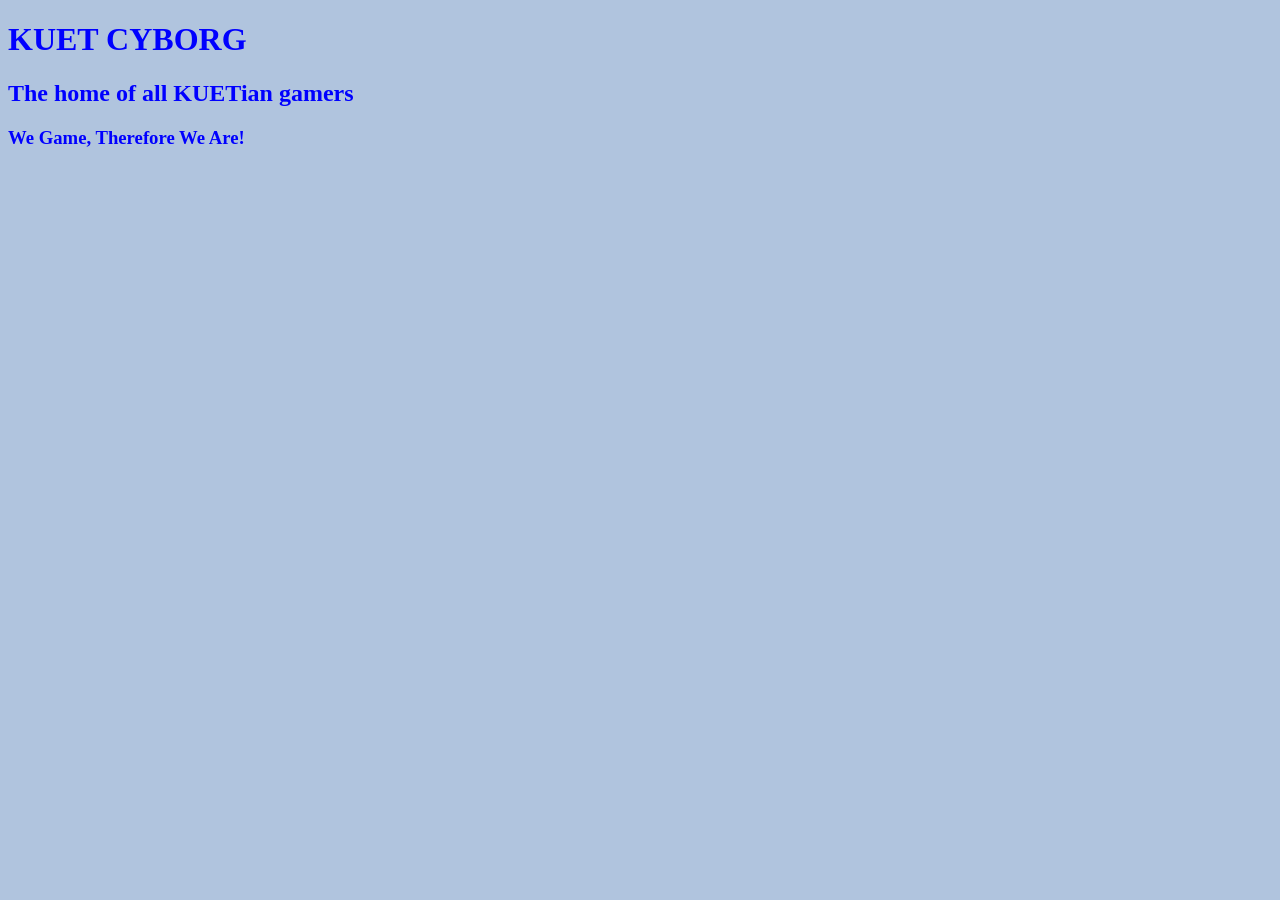
==== index.html @ cda3d185 "Initial commit" ====
<!doctype html>
<html lang="en">
  <head>
    <meta charset="UTF-8" />
    <meta name="viewport" content="width=device-width, initial-scale=1.0" />
    <link rel="stylesheet" href="style.css" />
    <title>Cyborg - Cyber Gaming Club of KUET</title>
  </head>
  <body>
    <h1>KUET CYBORG</h1>
    <h2>The home of all KUETian gamers</h2>
    <h3>We Game, Therefore We Are!</h3>
  </body>
</html>
---- style.css ----
body {
  background-color: lightsteelblue;
  color: blue;
}
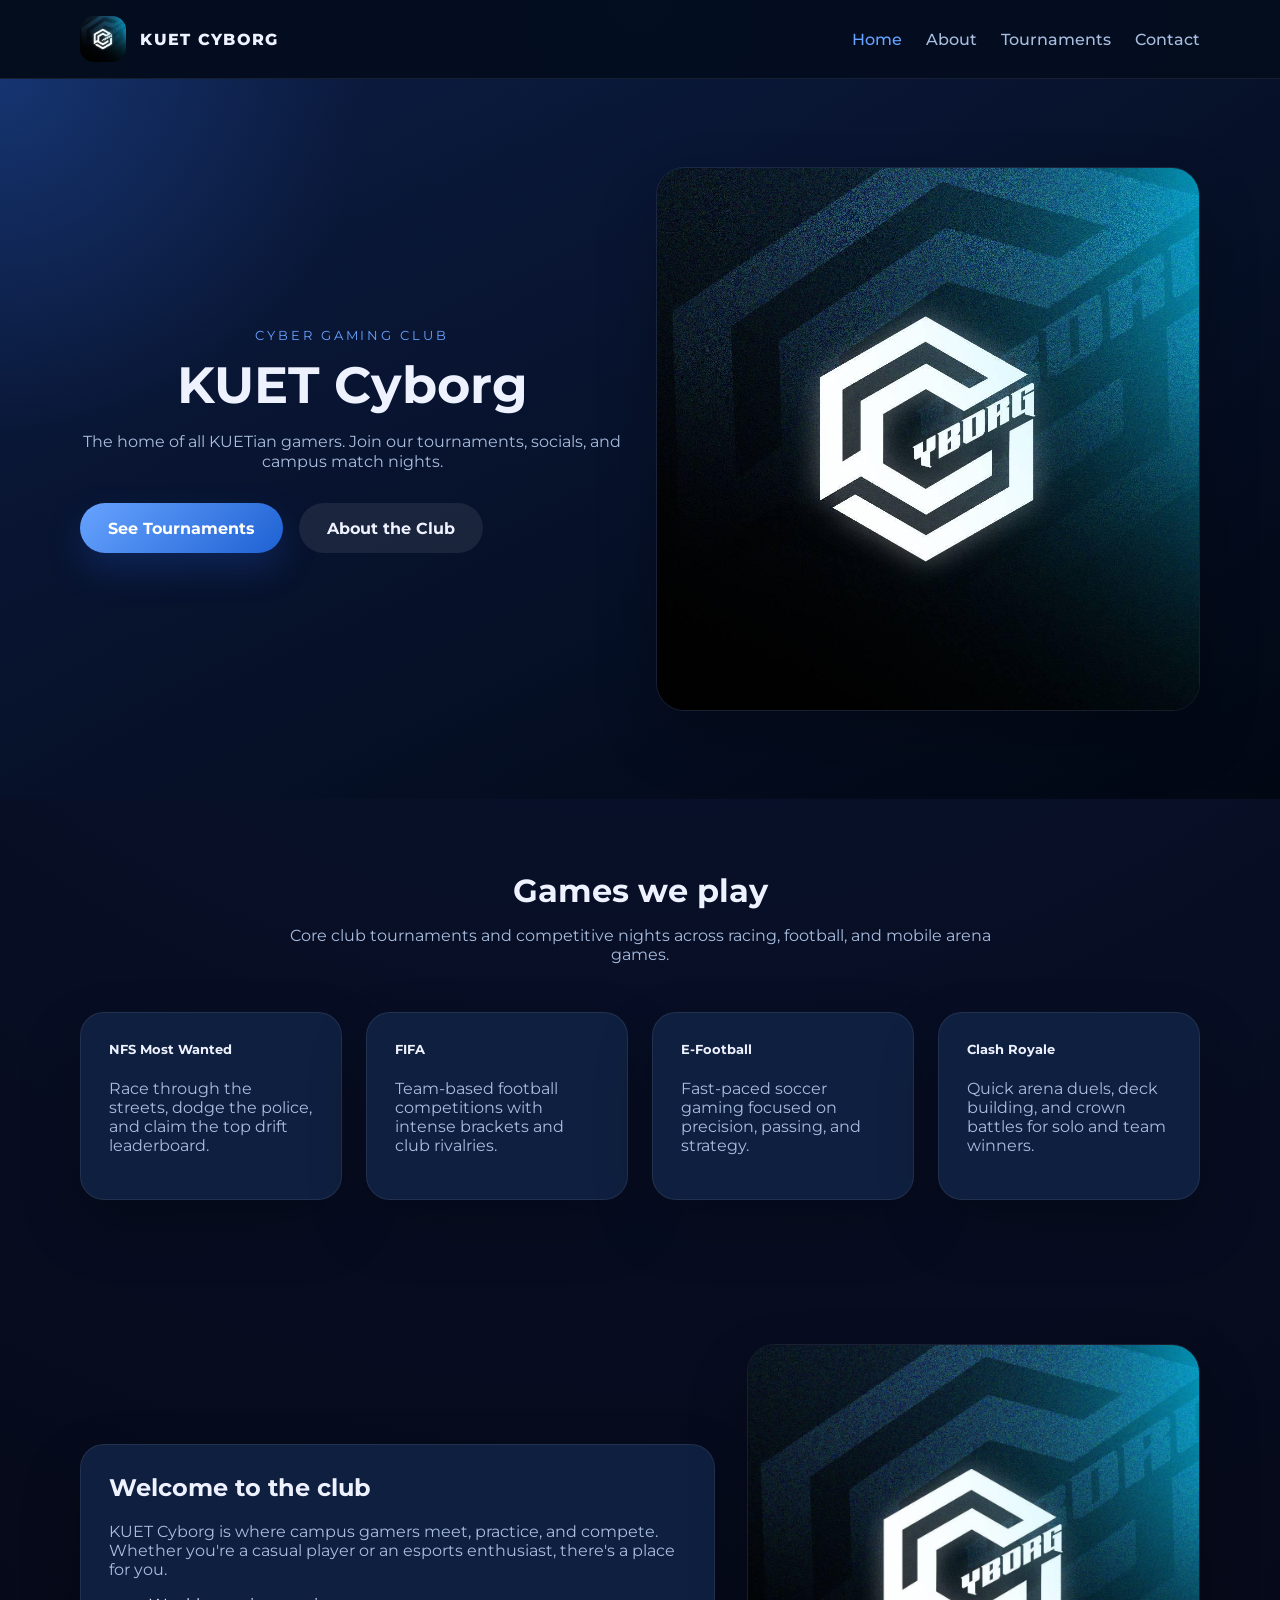
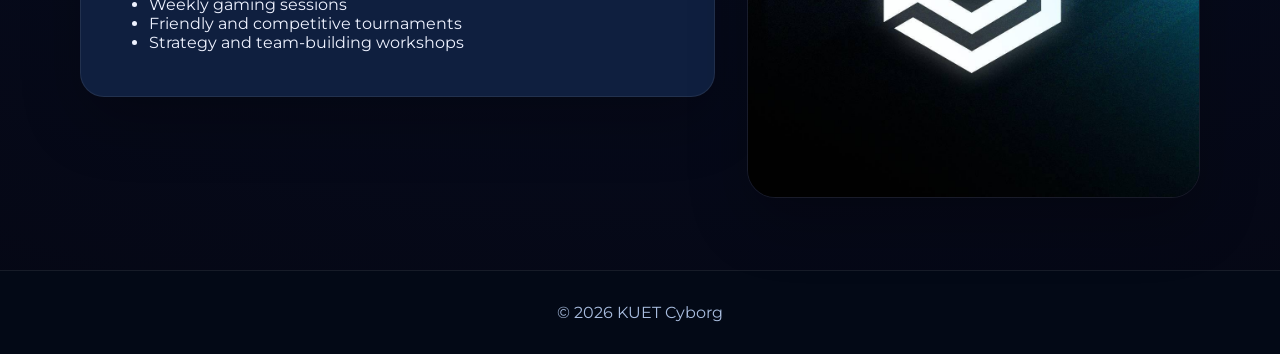
==== commit 3a86f781: "Update CSS for all pages" ====
--- a/index.html
+++ b/index.html
@@ -6,9 +6,117 @@
     <link rel="stylesheet" href="style.css" />
     <title>Cyborg - Cyber Gaming Club of KUET</title>
   </head>
-  <body>
-    <h1>KUET CYBORG</h1>
-    <h2>The home of all KUETian gamers</h2>
-    <h3>We Game, Therefore We Are!</h3>
+  <body class="home-page">
+    <header class="site-header">
+      <div class="container header-inner">
+        <a class="brand" href="index.html">
+          <img src="cyborg.jpg" alt="Cyborg logo" />
+          <span>KUET Cyborg</span>
+        </a>
+        <nav>
+          <ul class="nav-list">
+            <li><a class="nav-link active" href="index.html">Home</a></li>
+            <li><a class="nav-link" href="about.html">About</a></li>
+            <li><a class="nav-link" href="tournaments.html">Tournaments</a></li>
+            <li><a class="nav-link" href="contact.html">Contact</a></li>
+          </ul>
+        </nav>
+      </div>
+    </header>
+
+    <main>
+      <section class="page-banner">
+        <div class="container banner-grid">
+          <div>
+            <span class="eyebrow">Cyber Gaming Club</span>
+            <h1>KUET Cyborg</h1>
+            <p class="intro">
+              The home of all KUETian gamers. Join our tournaments, socials, and
+              campus match nights.
+            </p>
+            <div class="button-group">
+              <a href="tournaments.html" class="button button-primary"
+                >See Tournaments</a
+              >
+              <a href="about.html" class="button button-secondary"
+                >About the Club</a
+              >
+            </div>
+          </div>
+          <div class="hero-media">
+            <img src="cyborg.jpg" alt="Cyborg logo" />
+          </div>
+        </div>
+      </section>
+
+      <section class="section">
+        <div class="container">
+          <div class="section-header">
+            <h2>Games we play</h2>
+            <p>
+              Core club tournaments and competitive nights across racing,
+              football, and mobile arena games.
+            </p>
+          </div>
+          <div class="feature-grid">
+            <article class="card">
+              <h5>NFS Most Wanted</h5>
+              <p>
+                Race through the streets, dodge the police, and claim the top
+                drift leaderboard.
+              </p>
+            </article>
+            <article class="card">
+              <h5>FIFA</h5>
+              <p>
+                Team-based football competitions with intense brackets and club
+                rivalries.
+              </p>
+            </article>
+            <article class="card">
+              <h5>E-Football</h5>
+              <p>
+                Fast-paced soccer gaming focused on precision, passing, and
+                strategy.
+              </p>
+            </article>
+            <article class="card">
+              <h5>Clash Royale</h5>
+              <p>
+                Quick arena duels, deck building, and crown battles for solo and
+                team winners.
+              </p>
+            </article>
+          </div>
+        </div>
+      </section>
+
+      <section class="section">
+        <div class="container split-grid">
+          <div class="content-card">
+            <h2>Welcome to the club</h2>
+            <p>
+              KUET Cyborg is where campus gamers meet, practice, and compete.
+              Whether you're a casual player or an esports enthusiast, there's a
+              place for you.
+            </p>
+            <ul>
+              <li>Weekly gaming sessions</li>
+              <li>Friendly and competitive tournaments</li>
+              <li>Strategy and team-building workshops</li>
+            </ul>
+          </div>
+          <div class="hero-media">
+            <img src="cyborg.jpg" alt="Cyborg logo" />
+          </div>
+        </div>
+      </section>
+    </main>
+
+    <footer class="footer">
+      <div class="container text-center">
+        <p>© 2026 KUET Cyborg</p>
+      </div>
+    </footer>
   </body>
 </html>
--- a/style.css
+++ b/style.css
@@ -1,4 +1,418 @@
+@import url("https://fonts.googleapis.com/css2?family=Montserrat:wght@400;500;600;700;800&display=swap");
+
+:root {
+  --bg: #081028;
+  --surface: #0f1f3f;
+  --surface-soft: #162948;
+  --surface-light: #f8fbff;
+  --text: #eef2ff;
+  --text-muted: #a9bddf;
+  --accent: #67a3ff;
+  --accent-strong: #1e61d2;
+  --border: rgba(255, 255, 255, 0.08);
+  --shadow: 0 26px 60px rgba(0, 0, 0, 0.23);
+}
+
+* {
+  box-sizing: border-box;
+}
+
+html {
+  scroll-behavior: smooth;
+}
+
 body {
-  background-color: lightsteelblue;
-  color: blue;
-}
+  margin: 0;
+  min-height: 100vh;
+  font-family: "Montserrat", "Segoe UI", Tahoma, Geneva, Verdana, sans-serif;
+  background: radial-gradient(
+    circle at top,
+    #12254f 0%,
+    #081028 40%,
+    #050714 100%
+  );
+  color: var(--text);
+}
+
+img {
+  max-width: 100%;
+  display: block;
+}
+
+a {
+  color: inherit;
+  text-decoration: none;
+}
+
+button,
+a.button {
+  border: none;
+  display: inline-flex;
+  align-items: center;
+  justify-content: center;
+  border-radius: 999px;
+  transition:
+    transform 0.25s ease,
+    box-shadow 0.25s ease,
+    background 0.25s ease;
+}
+
+button:hover,
+a.button:hover {
+  transform: translateY(-1px);
+}
+
+.container {
+  width: min(1120px, calc(100% - 2rem));
+  margin: 0 auto;
+}
+
+.site-header {
+  position: sticky;
+  top: 0;
+  z-index: 20;
+  background: rgba(4, 13, 30, 0.95);
+  border-bottom: 1px solid rgba(255, 255, 255, 0.08);
+}
+
+.header-inner {
+  display: flex;
+  align-items: center;
+  justify-content: space-between;
+  gap: 1rem;
+  padding: 1rem 0;
+}
+
+.brand {
+  display: inline-flex;
+  align-items: center;
+  gap: 0.9rem;
+  font-weight: 800;
+  letter-spacing: 0.08em;
+  text-transform: uppercase;
+}
+
+.brand img {
+  width: 46px;
+  height: 46px;
+  border-radius: 14px;
+  object-fit: cover;
+}
+
+.nav-list {
+  display: flex;
+  flex-wrap: wrap;
+  gap: 1.5rem;
+  list-style: none;
+  margin: 0;
+  padding: 0;
+}
+
+.nav-link {
+  color: var(--text-muted);
+  font-weight: 500;
+}
+
+.nav-link:hover,
+.nav-link.active {
+  color: var(--accent);
+}
+
+.page-banner {
+  padding: 5.5rem 0;
+  min-height: 72vh;
+}
+
+.about-page .page-banner,
+.tournaments-page .page-banner,
+.contact-page .page-banner {
+  padding: 3rem 0;
+  min-height: 30vh;
+}
+
+.home-page .page-banner {
+  background:
+    radial-gradient(
+      circle at top left,
+      rgba(51, 128, 255, 0.25),
+      transparent 25%
+    ),
+    linear-gradient(150deg, rgba(12, 28, 67, 0.9), rgba(1, 7, 18, 0.95));
+}
+
+.about-page .page-banner {
+  background:
+    radial-gradient(
+      circle at top left,
+      rgba(92, 155, 255, 0.18),
+      transparent 28%
+    ),
+    linear-gradient(150deg, rgba(10, 24, 57, 0.96), rgba(4, 10, 23, 0.96));
+}
+
+.tournaments-page .page-banner {
+  background:
+    radial-gradient(
+      circle at top left,
+      rgba(92, 155, 255, 0.18),
+      transparent 28%
+    ),
+    linear-gradient(150deg, rgba(10, 24, 57, 0.96), rgba(4, 10, 23, 0.96));
+}
+
+.contact-page .page-banner {
+  background:
+    radial-gradient(
+      circle at top right,
+      rgba(255, 255, 255, 0.24),
+      transparent 34%
+    ),
+    linear-gradient(150deg, rgba(255, 255, 255, 0.08), rgba(8, 18, 38, 0.96));
+}
+
+.banner-grid {
+  display: grid;
+  grid-template-columns: repeat(2, minmax(0, 1fr));
+  gap: 2rem;
+  align-items: center;
+}
+
+.home-page .page-banner .banner-grid > div:first-child {
+  text-align: center;
+}
+
+.page-banner h1 {
+  margin: 0 0 1.25rem;
+  font-size: clamp(3rem, 4vw, 4.8rem);
+  line-height: 1.02;
+}
+
+.page-banner p {
+  margin: 0 auto;
+  max-width: 680px;
+  color: var(--text-muted);
+  font-size: 1.03rem;
+  text-align: center;
+}
+
+.intro {
+  color: var(--text-muted);
+}
+
+.hero-media img {
+  border-radius: 1.75rem;
+  box-shadow: var(--shadow);
+  border: 1px solid rgba(255, 255, 255, 0.08);
+}
+
+.eyebrow {
+  display: inline-block;
+  color: var(--accent);
+  letter-spacing: 0.22em;
+  text-transform: uppercase;
+  margin-bottom: 1rem;
+  font-size: 0.82rem;
+}
+
+.button-group {
+  display: flex;
+  flex-wrap: wrap;
+  gap: 1rem;
+  margin-top: 2rem;
+}
+
+.button {
+  padding: 0.95rem 1.75rem;
+  font-weight: 700;
+}
+
+.button-primary {
+  background: linear-gradient(135deg, var(--accent), var(--accent-strong));
+  color: #fff;
+  box-shadow: 0 16px 34px rgba(31, 89, 206, 0.25);
+}
+
+.button-secondary {
+  background: rgba(255, 255, 255, 0.08);
+  color: var(--text);
+  border: 1px solid rgba(255, 255, 255, 0.14);
+}
+
+.section {
+  padding: 4.5rem 0;
+}
+
+.section-header {
+  text-align: center;
+  margin-bottom: 3rem;
+}
+
+.section-header h2 {
+  margin: 0;
+  font-size: clamp(2rem, 2.5vw, 3rem);
+}
+
+.section-header p {
+  margin: 1rem auto 0;
+  max-width: 720px;
+  color: var(--text-muted);
+}
+
+.feature-grid,
+.values-grid,
+.tournaments-grid {
+  display: grid;
+  gap: 1.5rem;
+}
+
+.feature-grid {
+  grid-template-columns: repeat(4, minmax(0, 1fr));
+}
+
+.split-grid {
+  display: grid;
+  grid-template-columns: 1.4fr 1fr;
+  gap: 2rem;
+  align-items: center;
+}
+
+.card,
+.content-card,
+.tournament-card {
+  background: var(--surface);
+  border-radius: 1.5rem;
+  border: 1px solid rgba(255, 255, 255, 0.08);
+  box-shadow: var(--shadow);
+  padding: 1.75rem;
+}
+
+.card h5,
+.card h3,
+.content-card h2,
+.tournament-card h3 {
+  margin-top: 0;
+}
+
+.card p,
+.content-card p,
+.tournament-card p,
+.section-header p {
+  color: var(--text-muted);
+}
+
+.values-grid {
+  grid-template-columns: repeat(4, minmax(0, 1fr));
+}
+
+.tournaments-grid {
+  grid-template-columns: repeat(2, minmax(0, 1fr));
+}
+
+.schedule-table {
+  width: 100%;
+  border-collapse: collapse;
+}
+
+.schedule-table th,
+.schedule-table td {
+  padding: 1rem 1.1rem;
+  text-align: left;
+}
+
+.schedule-table thead {
+  background: rgba(255, 255, 255, 0.08);
+}
+
+.schedule-table tbody tr {
+  border-bottom: 1px solid rgba(255, 255, 255, 0.08);
+}
+
+.schedule-table tbody tr:hover {
+  background: rgba(255, 255, 255, 0.05);
+}
+
+.form-grid {
+  display: grid;
+  gap: 1.5rem;
+}
+
+.field-group {
+  display: grid;
+  gap: 0.55rem;
+}
+
+label {
+  font-weight: 600;
+  color: var(--text);
+}
+
+input,
+textarea {
+  width: 100%;
+  border: 1px solid rgba(255, 255, 255, 0.12);
+  border-radius: 1rem;
+  background: rgba(255, 255, 255, 0.06);
+  color: var(--text);
+  padding: 0.95rem 1rem;
+  font: inherit;
+}
+
+input:focus,
+textarea:focus {
+  outline: none;
+  border-color: rgba(103, 159, 255, 0.45);
+  box-shadow: 0 0 0 4px rgba(103, 159, 255, 0.12);
+}
+
+.footer {
+  padding: 2rem 0;
+  background: rgba(4, 10, 22, 0.96);
+  border-top: 1px solid rgba(255, 255, 255, 0.08);
+}
+
+.footer p {
+  margin: 0;
+  color: var(--text-muted);
+}
+
+.text-center {
+  text-align: center;
+}
+
+.badge {
+  display: inline-block;
+  padding: 0.55rem 0.85rem;
+  border-radius: 999px;
+  background: rgba(255, 255, 255, 0.08);
+  color: var(--text);
+  font-weight: 700;
+}
+
+@media (max-width: 980px) {
+  .banner-grid,
+  .split-grid,
+  .feature-grid,
+  .values-grid,
+  .tournaments-grid {
+    grid-template-columns: 1fr !important;
+  }
+}
+
+@media (max-width: 640px) {
+  .header-inner {
+    flex-direction: column;
+    align-items: stretch;
+  }
+
+  .nav-list {
+    justify-content: center;
+  }
+
+  .page-banner {
+    padding: 4rem 0;
+  }
+
+  .button-group {
+    justify-content: center;
+  }
+}
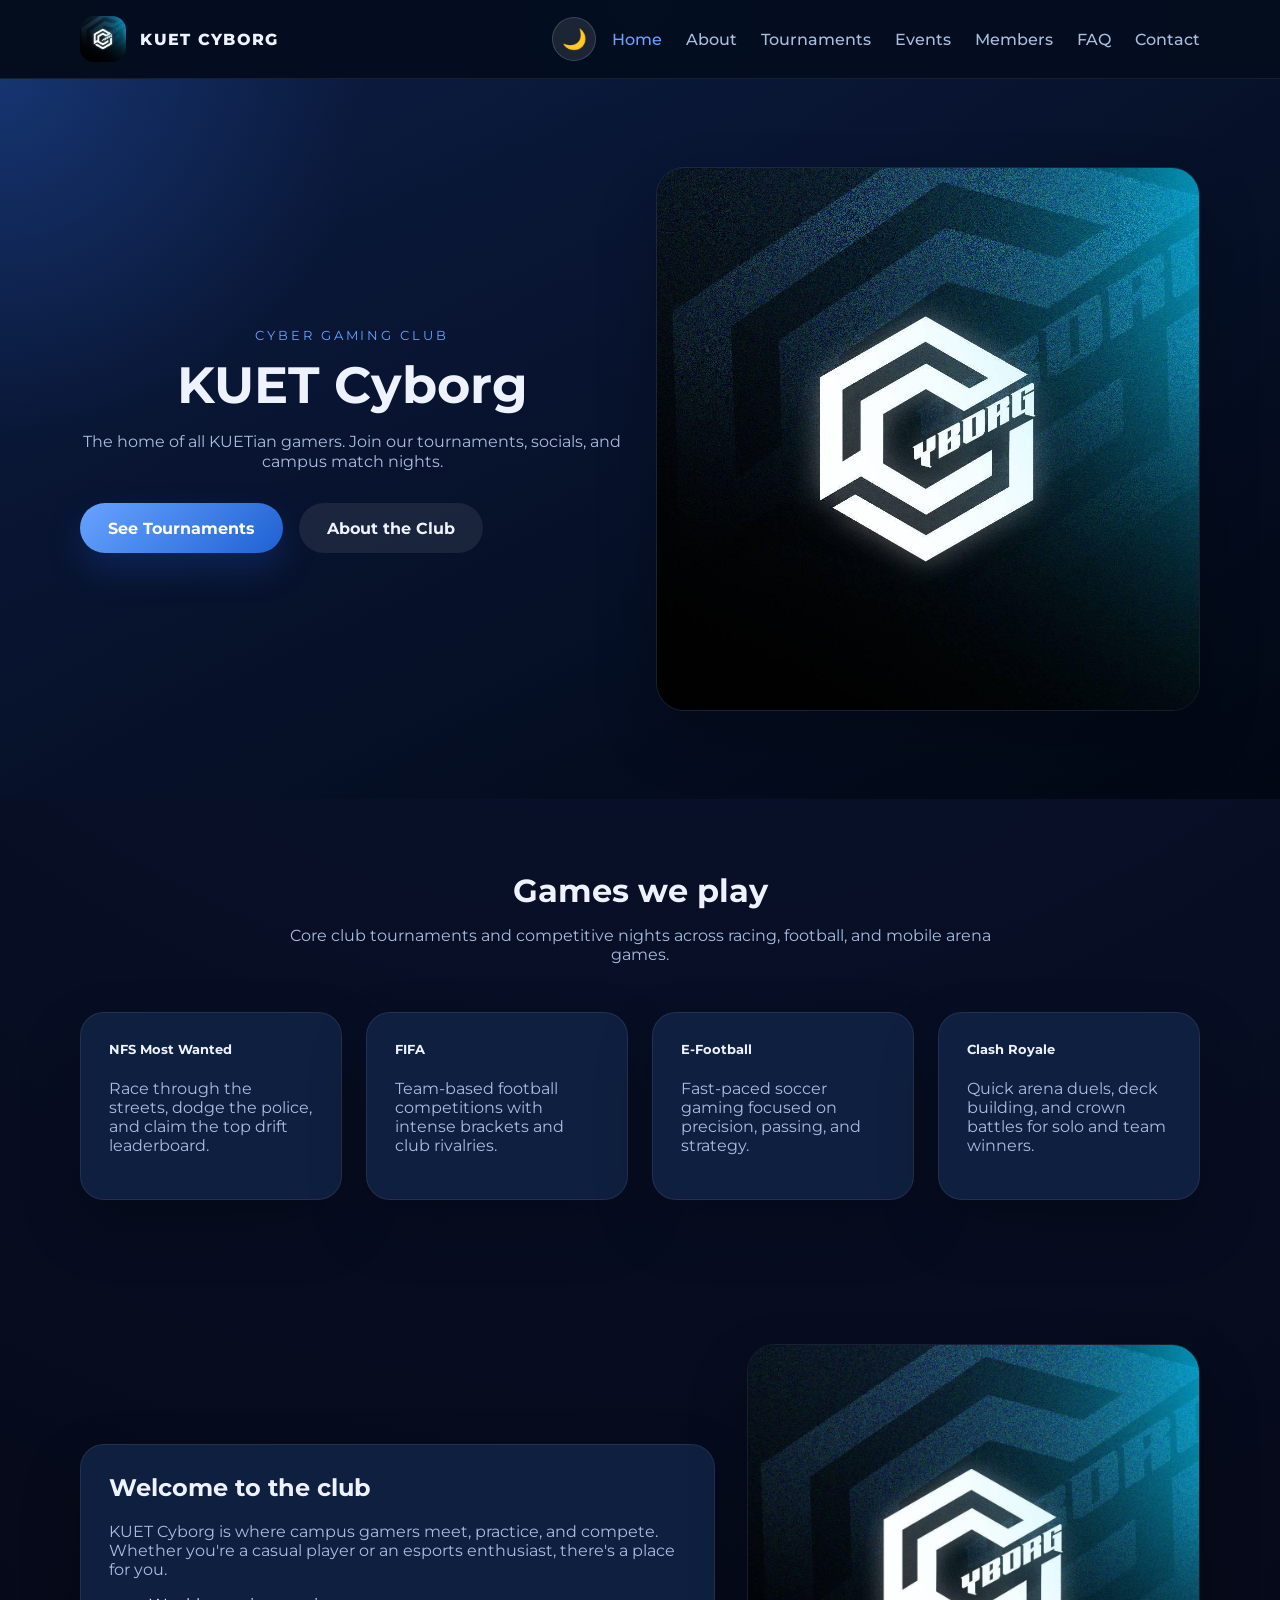
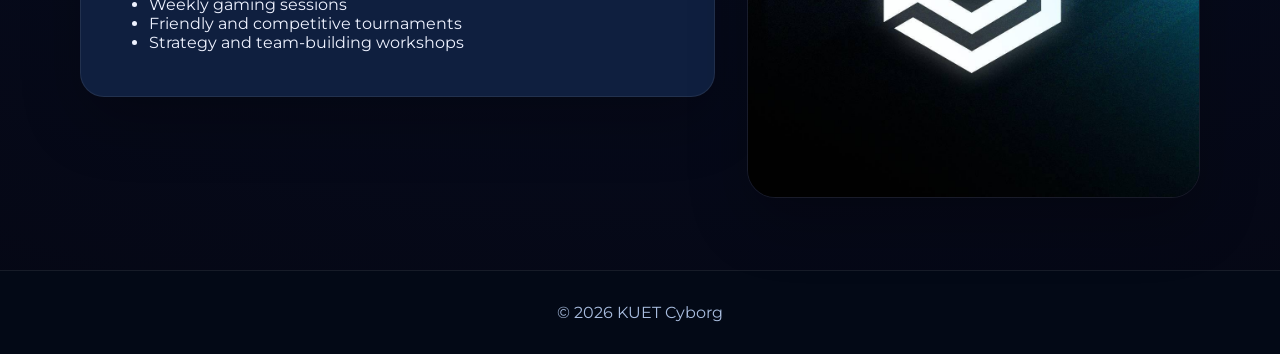
==== commit 945e25f2: "Add FAQ, Members, Events etc. in the Navbar, also add dark/light mode button" ====
--- a/index.html
+++ b/index.html
@@ -13,11 +13,21 @@
           <img src="cyborg.jpg" alt="Cyborg logo" />
           <span>KUET Cyborg</span>
         </a>
+        <button
+          class="theme-toggle"
+          id="theme-toggle"
+          aria-label="Toggle theme"
+        >
+          <span>🌙</span>
+        </button>
         <nav>
           <ul class="nav-list">
             <li><a class="nav-link active" href="index.html">Home</a></li>
             <li><a class="nav-link" href="about.html">About</a></li>
             <li><a class="nav-link" href="tournaments.html">Tournaments</a></li>
+            <li><a class="nav-link" href="events.html">Events</a></li>
+            <li><a class="nav-link" href="members.html">Members</a></li>
+            <li><a class="nav-link" href="faq.html">FAQ</a></li>
             <li><a class="nav-link" href="contact.html">Contact</a></li>
           </ul>
         </nav>
@@ -118,5 +128,7 @@
         <p>© 2026 KUET Cyborg</p>
       </div>
     </footer>
+
+    <script src="script.js"></script>
   </body>
 </html>
--- a/style.css
+++ b/style.css
@@ -11,6 +11,151 @@
   --accent-strong: #1e61d2;
   --border: rgba(255, 255, 255, 0.08);
   --shadow: 0 26px 60px rgba(0, 0, 0, 0.23);
+  --transition: 0.3s ease;
+}
+
+/* Light Theme */
+body.light-theme {
+  --bg: #f5f7fa;
+  --surface: #ffffff;
+  --surface-soft: #e8eef4;
+  --surface-light: #1a2744;
+  --text: #1a2744;
+  --text-muted: #5a6a7a;
+  --accent: #2563eb;
+  --accent-strong: #1d4ed8;
+  --border: rgba(0, 0, 0, 0.1);
+  --shadow: 0 26px 60px rgba(0, 0, 0, 0.08);
+  background: radial-gradient(
+    circle at top,
+    #ffffff 0%,
+    #f5f7fa 50%,
+    #e8eef4 100%
+  );
+  color: #1a2744;
+}
+
+body.light-theme .site-header {
+  background: rgba(255, 255, 255, 0.95);
+  border-bottom: 1px solid rgba(0, 0, 0, 0.1);
+}
+
+body.light-theme .brand {
+  color: #1a2744;
+}
+
+body.light-theme .nav-link {
+  color: #5a6a7a;
+}
+
+body.light-theme .nav-link:hover,
+body.light-theme .nav-link.active {
+  color: #2563eb;
+}
+
+body.light-theme .page-banner {
+  background: linear-gradient(150deg, #f0f4f8 0%, #e8eef4 100%) !important;
+}
+
+body.light-theme .page-banner h1 {
+  color: #1a2744;
+}
+
+body.light-theme .page-banner p,
+body.light-theme .intro {
+  color: #5a6a7a;
+}
+
+body.light-theme .eyebrow {
+  color: #2563eb;
+}
+
+body.light-theme .card,
+body.light-theme .content-card,
+body.light-theme .tournament-card {
+  background: #ffffff;
+  border: 1px solid rgba(0, 0, 0, 0.08);
+  box-shadow: 0 8px 32px rgba(0, 0, 0, 0.06);
+  color: #1a2744;
+}
+
+body.light-theme .card h5,
+body.light-theme .card h3,
+body.light-theme .content-card h2,
+body.light-theme .tournament-card h3 {
+  color: #1a2744;
+}
+
+body.light-theme .card p,
+body.light-theme .content-card p,
+body.light-theme .tournament-card p {
+  color: #5a6a7a;
+}
+
+body.light-theme .section-header h2 {
+  color: #1a2744;
+}
+
+body.light-theme .section-header p {
+  color: #5a6a7a;
+}
+
+body.light-theme .button-secondary {
+  background: rgba(0, 0, 0, 0.06);
+  border: 1px solid rgba(0, 0, 0, 0.12);
+  color: #1a2744;
+}
+
+body.light-theme input,
+body.light-theme textarea {
+  background: #ffffff;
+  border: 1px solid rgba(0, 0, 0, 0.15);
+  color: #1a2744;
+}
+
+body.light-theme input::placeholder,
+body.light-theme textarea::placeholder {
+  color: #9ca3af;
+}
+
+body.light-theme label {
+  color: #1a2744;
+}
+
+body.light-theme .schedule-table thead {
+  background: rgba(0, 0, 0, 0.06);
+}
+
+body.light-theme .schedule-table th {
+  color: #1a2744;
+}
+
+body.light-theme .schedule-table td {
+  color: #5a6a7a;
+  border-bottom: 1px solid rgba(0, 0, 0, 0.08);
+}
+
+body.light-theme .footer {
+  background: rgba(255, 255, 255, 0.95);
+  border-top: 1px solid rgba(0, 0, 0, 0.1);
+}
+
+body.light-theme .footer p {
+  color: #5a6a7a;
+}
+
+body.light-theme .badge {
+  background: rgba(37, 99, 235, 0.1);
+  color: #2563eb;
+}
+
+body.light-theme .theme-toggle {
+  background: rgba(0, 0, 0, 0.06);
+  border: 1px solid rgba(0, 0, 0, 0.12);
+}
+
+body.light-theme .nav-toggle span {
+  background: #1a2744;
 }
 
 * {
@@ -416,3 +561,275 @@
     justify-content: center;
   }
 }
+
+/* Theme Toggle Button */
+.theme-toggle {
+  background: rgba(255, 255, 255, 0.1);
+  border: 1px solid rgba(255, 255, 255, 0.15);
+  border-radius: 50%;
+  width: 44px;
+  height: 44px;
+  cursor: pointer;
+  display: flex;
+  align-items: center;
+  justify-content: center;
+  font-size: 1.25rem;
+  transition:
+    transform 0.3s ease,
+    background 0.3s ease;
+  margin-left: auto;
+}
+
+.theme-toggle:hover {
+  transform: rotate(15deg) scale(1.1);
+}
+
+/* Members Grid */
+.members-grid {
+  display: grid;
+  grid-template-columns: repeat(auto-fill, minmax(260px, 1fr));
+  gap: 2rem;
+  margin-top: 2.5rem;
+}
+
+.member-card {
+  background: var(--surface);
+  border-radius: 1.5rem;
+  border: 1px solid rgba(255, 255, 255, 0.08);
+  box-shadow: var(--shadow);
+  padding: 2rem;
+  text-align: center;
+  transition:
+    transform 0.3s ease,
+    box-shadow 0.3s ease;
+}
+
+.member-card:hover {
+  transform: translateY(-8px);
+  box-shadow: 0 20px 40px rgba(0, 0, 0, 0.3);
+}
+
+.member-card img {
+  width: 120px;
+  height: 120px;
+  border-radius: 50%;
+  object-fit: cover;
+  margin: 0 auto 1.25rem;
+  border: 3px solid var(--accent);
+  box-shadow: 0 0 20px rgba(103, 159, 255, 0.3);
+}
+
+.member-card h3 {
+  margin: 0 0 0.5rem;
+  font-size: 1.35rem;
+  color: var(--text);
+}
+
+.member-role {
+  color: var(--accent);
+  font-weight: 700;
+  font-size: 0.95rem;
+  margin: 0 0 0.35rem;
+  text-transform: uppercase;
+  letter-spacing: 0.05em;
+}
+
+.member-dept {
+  color: var(--text-muted);
+  font-size: 0.9rem;
+  margin: 0;
+}
+
+/* Events List */
+.events-list {
+  display: flex;
+  flex-direction: column;
+  gap: 1.5rem;
+}
+
+.event-card {
+  background: var(--surface);
+  border-radius: 1.5rem;
+  border: 1px solid rgba(255, 255, 255, 0.08);
+  box-shadow: var(--shadow);
+  padding: 1.75rem;
+  display: flex;
+  align-items: center;
+  gap: 1.75rem;
+  transition:
+    transform 0.3s ease,
+    box-shadow 0.3s ease;
+}
+
+.event-card:hover {
+  transform: translateX(8px);
+  box-shadow: 0 16px 32px rgba(0, 0, 0, 0.25);
+}
+
+.event-date {
+  background: linear-gradient(135deg, var(--accent), var(--accent-strong));
+  border-radius: 1.25rem;
+  padding: 1.25rem 1.5rem;
+  text-align: center;
+  min-width: 90px;
+  flex-shrink: 0;
+}
+
+.date-day {
+  display: block;
+  font-size: 2rem;
+  font-weight: 800;
+  color: #fff;
+  line-height: 1;
+}
+
+.date-month {
+  display: block;
+  font-size: 0.85rem;
+  font-weight: 600;
+  color: rgba(255, 255, 255, 0.85);
+  text-transform: uppercase;
+  letter-spacing: 0.1em;
+  margin-top: 0.25rem;
+}
+
+.event-details {
+  flex: 1;
+}
+
+.event-details h3 {
+  margin: 0 0 0.65rem;
+  font-size: 1.35rem;
+  color: var(--text);
+}
+
+.event-details p {
+  margin: 0 0 1rem;
+  color: var(--text-muted);
+  line-height: 1.6;
+}
+
+.event-meta {
+  display: flex;
+  gap: 1.5rem;
+  font-size: 0.9rem;
+  color: var(--text-muted);
+}
+
+.event-meta span {
+  display: inline-flex;
+  align-items: center;
+  gap: 0.4rem;
+}
+
+.event-card .button {
+  flex-shrink: 0;
+  padding: 0.75rem 1.5rem;
+  font-size: 0.9rem;
+}
+
+/* FAQ Grid */
+.faq-grid {
+  display: grid;
+  grid-template-columns: repeat(auto-fill, minmax(320px, 1fr));
+  gap: 1.5rem;
+}
+
+.faq-item {
+  background: var(--surface);
+  border-radius: 1.25rem;
+  border: 1px solid rgba(255, 255, 255, 0.08);
+  padding: 1.75rem;
+  transition:
+    transform 0.3s ease,
+    box-shadow 0.3s ease;
+}
+
+.faq-item:hover {
+  transform: translateY(-4px);
+  box-shadow: 0 12px 28px rgba(0, 0, 0, 0.2);
+}
+
+.faq-item h3 {
+  margin: 0 0 1rem;
+  font-size: 1.15rem;
+  color: var(--text);
+}
+
+.faq-item p {
+  margin: 0;
+  color: var(--text-muted);
+  line-height: 1.7;
+}
+
+/* Light theme adjustments for new components */
+body.light-theme .member-card {
+  background: #ffffff;
+  border: 1px solid rgba(0, 0, 0, 0.08);
+  box-shadow: 0 8px 32px rgba(0, 0, 0, 0.06);
+}
+
+body.light-theme .member-card img {
+  border-color: #2563eb;
+  box-shadow: 0 0 20px rgba(37, 99, 235, 0.2);
+}
+
+body.light-theme .member-card h3 {
+  color: #1a2744;
+}
+
+body.light-theme .member-role {
+  color: #2563eb;
+}
+
+body.light-theme .member-dept {
+  color: #5a6a7a;
+}
+
+body.light-theme .event-card {
+  background: #ffffff;
+  border: 1px solid rgba(0, 0, 0, 0.08);
+  box-shadow: 0 8px 32px rgba(0, 0, 0, 0.06);
+}
+
+body.light-theme .event-details h3 {
+  color: #1a2744;
+}
+
+body.light-theme .event-details p,
+body.light-theme .event-meta {
+  color: #5a6a7a;
+}
+
+body.light-theme .faq-item {
+  background: #ffffff;
+  border: 1px solid rgba(0, 0, 0, 0.08);
+  box-shadow: 0 8px 32px rgba(0, 0, 0, 0.06);
+}
+
+body.light-theme .faq-item h3 {
+  color: #1a2744;
+}
+
+body.light-theme .faq-item p {
+  color: #5a6a7a;
+}
+
+@media (max-width: 768px) {
+  .event-card {
+    flex-direction: column;
+    text-align: center;
+  }
+
+  .event-card:hover {
+    transform: translateY(-4px);
+  }
+
+  .event-meta {
+    justify-content: center;
+  }
+
+  .event-card .button {
+    width: 100%;
+  }
+}
